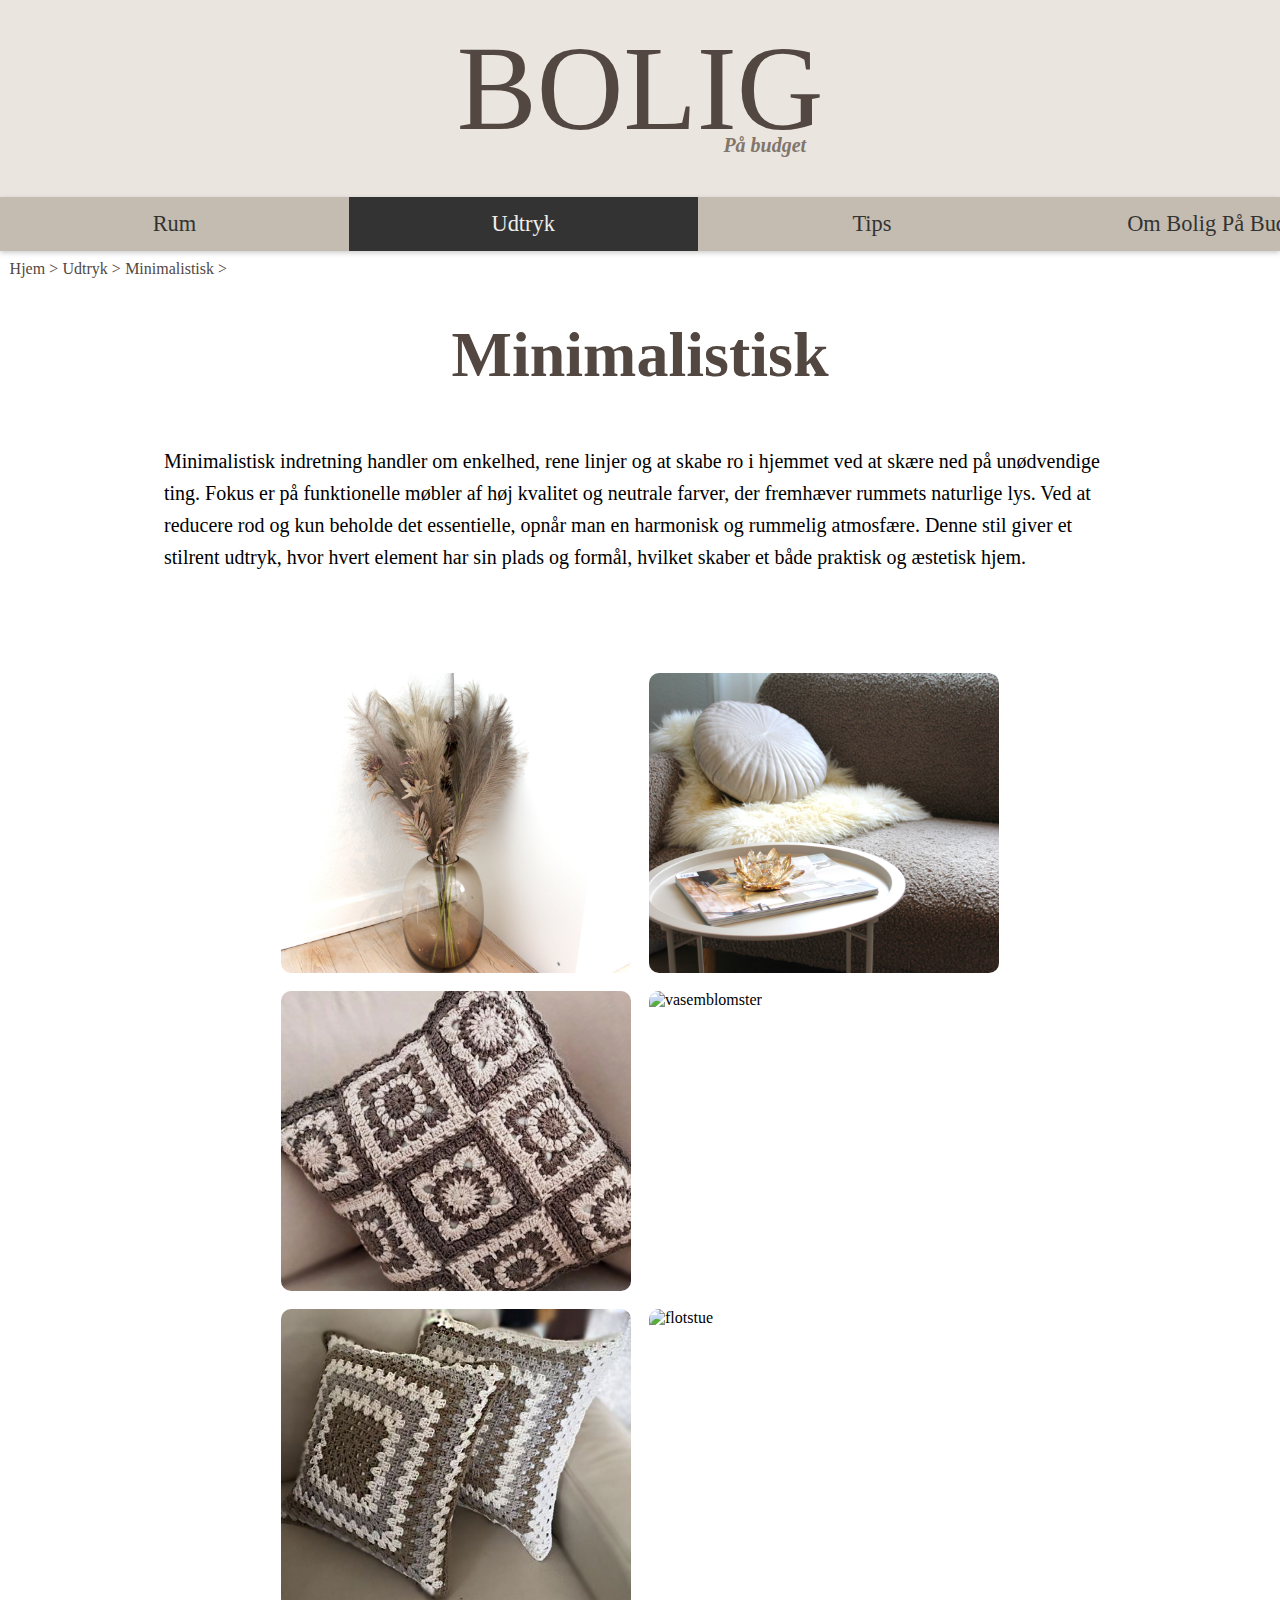
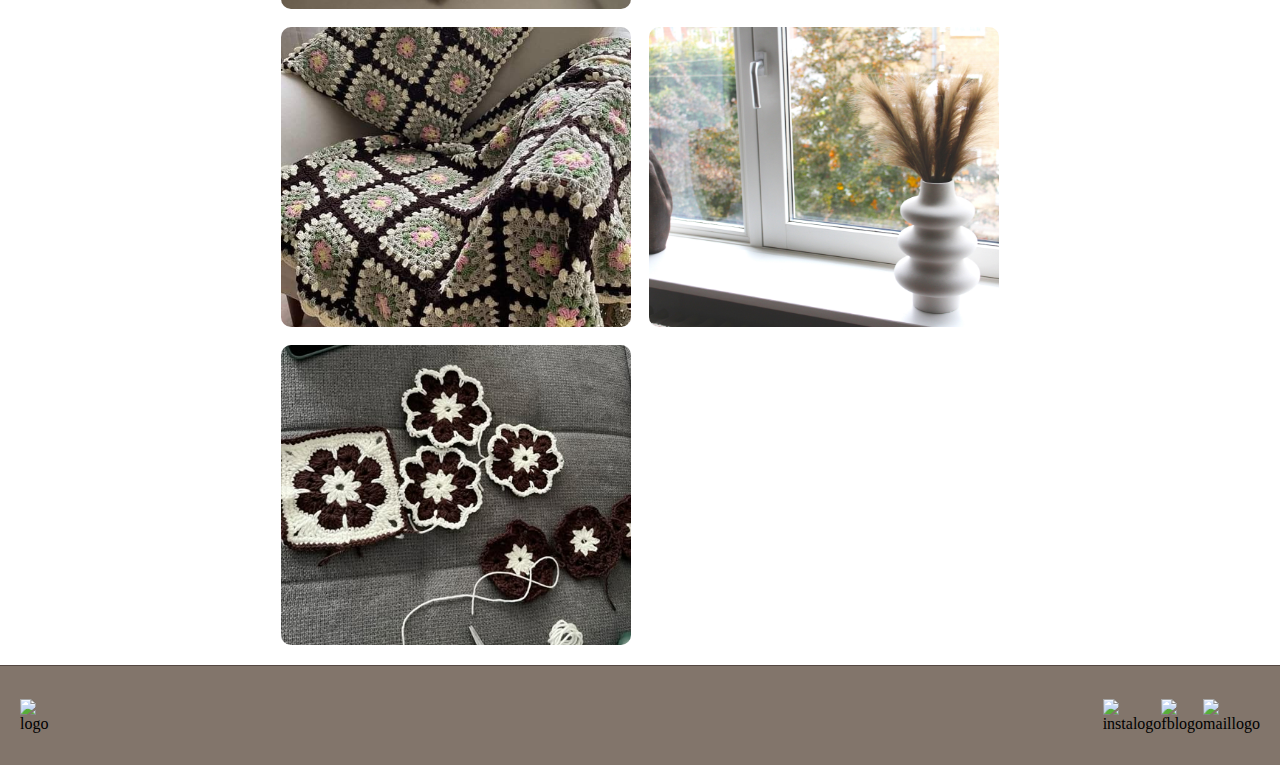
==== minimalistisk.html @ d2ce1a9b "første side optimized" ====
<!DOCTYPE html>
<html lang="da">
<head>
    <meta charset="UTF-8">
    <meta name="viewport" content="width=device-width, initial-scale=1.0">
    <link rel="stylesheet" href="css/minimalistisk.css">

    <meta name="description" content="Bolig På Budget, Få tips og inspiration til flot indretning på budget. Udforsk kreative løsninger, genbrugsideer og gør-det-selv-projekter for at skabe et smukt hjem uden at overskride dit budget.">
    <meta name="keywords" content="billig indretning, flot stue, budgetvenlig, indretning på budget, hjem på budget, boligindretning, kreativ indretning">
       
    <title>Bolig På Budget, minimalstisk</title>
</head>

<body>
    <header class="oeverst">
        <h1><a href="index.html">BOLIG</a></h1>
        <h5 id="paabudget">På budget</h5>
        </header>
    
        <header>
                <input type="checkbox" id="menu-bar">
                <label for="menu-bar">Menu</label>
            
                <nav class="main-nav">
                    <ul>
                        <li><a href="index.html">Rum</a>
                            <ul>
                                <li><a href="#">Et værelses</a></li>
                                <li><a href="stue.html">Stue</a></li>
                                <li><a href="#">Soveværelse</a></li>
                                <li><a href="#">Spisestue</a></li>
                            </ul>
                        </li>
            
                        <li><a href="index.html" id="Udtryk">Udtryk</a>
                            <ul>
                                <li><a href="minimalistisk.html">Minimalistisk</a></li>
                                <li><a href="#">Funktionelt</a></li>
                                <li><a href="#">Personligt</a></li>
                                <li><a href="#">Hyggeligt og hjemmeligt</a></li>
                            </ul>
                        </li>
            
                        <li><a href="index.html">Tips</a>
                            <ul>
                                <li><a href="#">Genbrug</a></li>
                                <li><a href="#">Facebook Marketplace</a></li>
                                <li><a href="#">Diy</a>
                                    <ul>
                                        <li><a href="haeklede-puder.html">Hæklet pyntepudebetræk</a></li>
                                        <li><a href="#">Udfyld dine tomme vægge med hjemmelavet kunst</a></li>
                                    </ul>
                                </li>
                            </ul>
                        </li>
            
                        <li><a href="index.html">Om Bolig På Budget</a>
                            <ul>
                                <li><a href="#">Kontakt</a></li>
                                <li><a href="#">Bliv frivillig</a></li>
                                <li><a href="#">Vores arbejde</a></li>
                                <li><a href="#">Inspiration</a></li>
                            </ul>
                        </li>
                    </ul>
                </nav>
    </header>

<main>
        <ul class="nav-1">
            <li><a href="index.html">Hjem > </a></li>
            <li><a href="index.html">Udtryk > </a></li>
            <li><a href="#">Minimalistisk > </a></li>
        </ul>

        <section class="minimalistisk">
            <h2 id="minimalistisk-overskrift">Minimalistisk</h2>
                <p id="velkommentekst">Minimalistisk indretning handler om enkelhed, rene linjer og at skabe ro i hjemmet ved at skære ned på unødvendige ting. Fokus er på funktionelle møbler af høj kvalitet og neutrale farver, der fremhæver rummets naturlige lys. Ved at reducere rod og kun beholde det essentielle, opnår man en harmonisk og rummelig atmosfære.
                Denne stil giver et stilrent udtryk, hvor hvert element har sin plads og formål, hvilket skaber et både praktisk og æstetisk hjem.</p>
        </section>
        
        <!--Her ses min collage-->
    <section class="gallery">
        
        <img src="img/blomsterbillede.jpg" alt="blomster-billede">
        <img src="img/forside-artikel-1.jpg" alt="sofaogpude">
        <img src="img/haekletpude.jpg" alt="haekletpude">
        <img src="img/vasesloer-kopi.jpg" alt="vasemblomster">
        <img src="img/haeklede-puder.jpg" alt="haekletpude2">
        <img src="img/baggrund-kopi.png" alt="flotstue">
        <img src="img/pudeogtaeppe.jpeg" alt="pudeogtaeppe">
        <img src="img/minimalistisk-stue.jpg" alt="tovaser">
        <img src="img/trinfortrin.jpeg" alt="trinfortrin-haekling">
    </section>

</main>
    <footer>
        <img src="img/logo-kopi.png" alt="logo" class="logo">
        <img src="img/instalogo.png" alt="instalogo" class="instalogo">
        <img src="img/fblogo.png" alt="fblogo" class="fblogo">
        <img src="img/maillogo.png" alt="maillogo" class="maillogo">
    </footer>
</body>
</html>
---- css/minimalistisk.css ----
* {
    margin: 0;
    padding: 0;
    box-sizing: border-box;
}

/*Her ses redigeringen af header før navigationsbarren*/
html, body {
    height: 100%;
}

:root {
    --overskrift: #534741;
    --hover: #333;
    --footer: #82756B;
    --baggrund: #eae5df;
}


h1 a {
    font-size: 7.5rem;
    font-family: serif;
    color: var(--overskrift);
    text-align: center;
    font-weight: 100;
    text-decoration: none
}

h1 {
    font-size: 7.5rem;
    font-family: serif;
    color: var(--overskrift);
    text-align: center;
    font-weight: 100;
}

.oeverst {
    background-color: var(--baggrund);
    padding: 1.25rem;

}

h5 {
    font-size: 1.25rem;
    color: var(--footer);
   text-align: center;
   font-style: italic;
    margin-top: -1.5rem;
    position: relative;
    left: 7.8rem;
    margin-bottom: 1.25rem;
}

/*Her ses redigeringen i css af navigationsbarren*/

label {
    font-size: 0.9rem;
}

header {
    position: relative;
}

header .main-nav {
    background-color: rgba(171, 159, 143, 0.7); 
    width: 100%; 
    box-shadow: 0 2px 5px rgba(0, 0, 0, 0.2); 
}

header .main-nav ul {
    list-style: none;
    padding: 0; 
    margin: 0; 
    display: flex; 
    justify-content: space-around; 
}

header .main-nav ul li {
    position: relative; 
}


header .main-nav ul li a {
    text-decoration: none;
    font-size: 1.4rem;
    color: var(--hover);
    display: block;
    padding: 10px 20px; 
    line-height: 1.5; 
    width: 21.8rem;
    text-align: center;
    background: transparent;
    
}

header .main-nav ul li a:hover { 
    background: var(--hover);
    color: #eee;
}

header .main-nav ul li ul {
    position:absolute;
    top: 100%;
    left: 0;
    width: 21.8rem;
    background: rgba(250, 245, 239, 0.5);
    display: none; 
    z-index: 1000;
    padding: 0;
    margin: 0;
}

header .main-nav ul li ul li {
    margin: 0;       
    padding: 0;
    width: 100%;
    border-top: 1px solid rgba(0,0,0,0.1);
    height: auto;

}


header .main-nav ul li ul li ul li:hover {
    background: var(--hover);
    color: #eee;
    z-index: 10;
}


header .main-nav ul li ul li ul li {
    background:rgba(250, 245, 239);;
    color: var(--hover);
    z-index: 10;
}

header .main-nav ul li:focus-within > ul, 
header .main-nav ul li:hover > ul {
display: block;
}

#menu-bar {
    display: none; 
}

header label {
    font-size: 1.25rem;
    color: var(--hover);
    cursor: pointer;
    display: none;
}


@media(max-width:991px){

    header {
            padding: 1.25rem;
        }
        
    header label {
        display: block;
    }
    
    header .main-nav {
        position: absolute;
        top: 100%;
        left: 0;
        right: 0;
        background: #fff;
        border-top: 1px solid rgba(0,0,0,0.1);
        display: none;
    }
    
    header .main-nav ul {
        flex-direction: column; 
    }

    header .main-nav ul li {
        width: 100%;
    }
    
    header .main-nav ul li ul {
        position: relative;  
        width: 100%;       
        left: 0;           
        top: 0;              
        display: none;  
    }
    
    header .main-nav ul li ul li a {
        background: #eee ;
        display: block;       
        padding: 10px 20px;
        line-height: 1.5;   
        background: none;
       
    }

    header .main-nav ul li:focus-within > ul,
    header .main-nav ul li:hover > ul {
        display: block;

    }
    
    header .main-nav ul li ul li ul {
        left: 0;            
        top: 0;
    }
    
    #menu-bar:checked~ .main-nav {
        display: block;
    }
    
    }


.nav-1 {
    list-style: none;
    padding: 0;
    margin: 0.6rem;
   
}

.nav-1 li {
    display: inline-block;
    margin-right: 0.3px;
}

.nav-1 li a {
text-decoration: none;
color: var(--overskrift);
}
    #Udtryk {
        background: var(--hover);
        color: #eee;
    }


      
   /*Nedenfor ses css redigeringen af billederne*/   
.gallery {
    display: flex;
    flex-direction: row;
    flex-wrap: wrap;
    justify-content: center;
    align-items: center;
    gap: 18px;
    max-width: 1200px;
    margin: 0 auto;
    padding: 20px 10px;
    margin-top: 5rem;
    margin-left: 10rem;
    margin-right: 10rem;

    }
      
 .gallery img {
    width: 100%;
    max-width: 350px;
    height: 300px;
    object-fit: cover;
    border-radius: 10px;
      }
      
    .gallery::after {
    content: "";
    width: 350px;
      }


    .minimalistisk {
    background-color: #fff;
    }
    
    /*Her ses css redigering af teksten øverst på siden*/
    #minimalistisk-overskrift {
        font-size: 4rem;
        text-align: center;
        color: var(--overskrift);
        margin-top: 2.5rem;
    }
    
    #velkommentekst {
        font-size: 1.25rem;
        text-align: left;
        margin-left: 10.25rem;
        margin-right: 10.25rem;
        margin-top: 3.3rem;
        line-height: 2rem;
    }
    
    /*Her ses min css redigering af footeren*/
footer {
    background-color: var(--footer);
    border-top: 1.5px solid var(--overskrift); 
    display: flex;           
    justify-content: space-between; 
    align-items: center;     
    padding: 0 20px;           
    height: 6.25rem; 
}

.logo {
    width: 6.25rem; 
    height: auto;
}

.instalogo {
    width: 5rem;  
    height: auto;
    margin: 0 auto; 
    margin-left: 65.6rem;
}

.fblogo {
    width: 5.9rem; 
    height: auto;
    margin: 0; 
    
}

.maillogo {
    width: 5.9rem;
    height: auto;
}
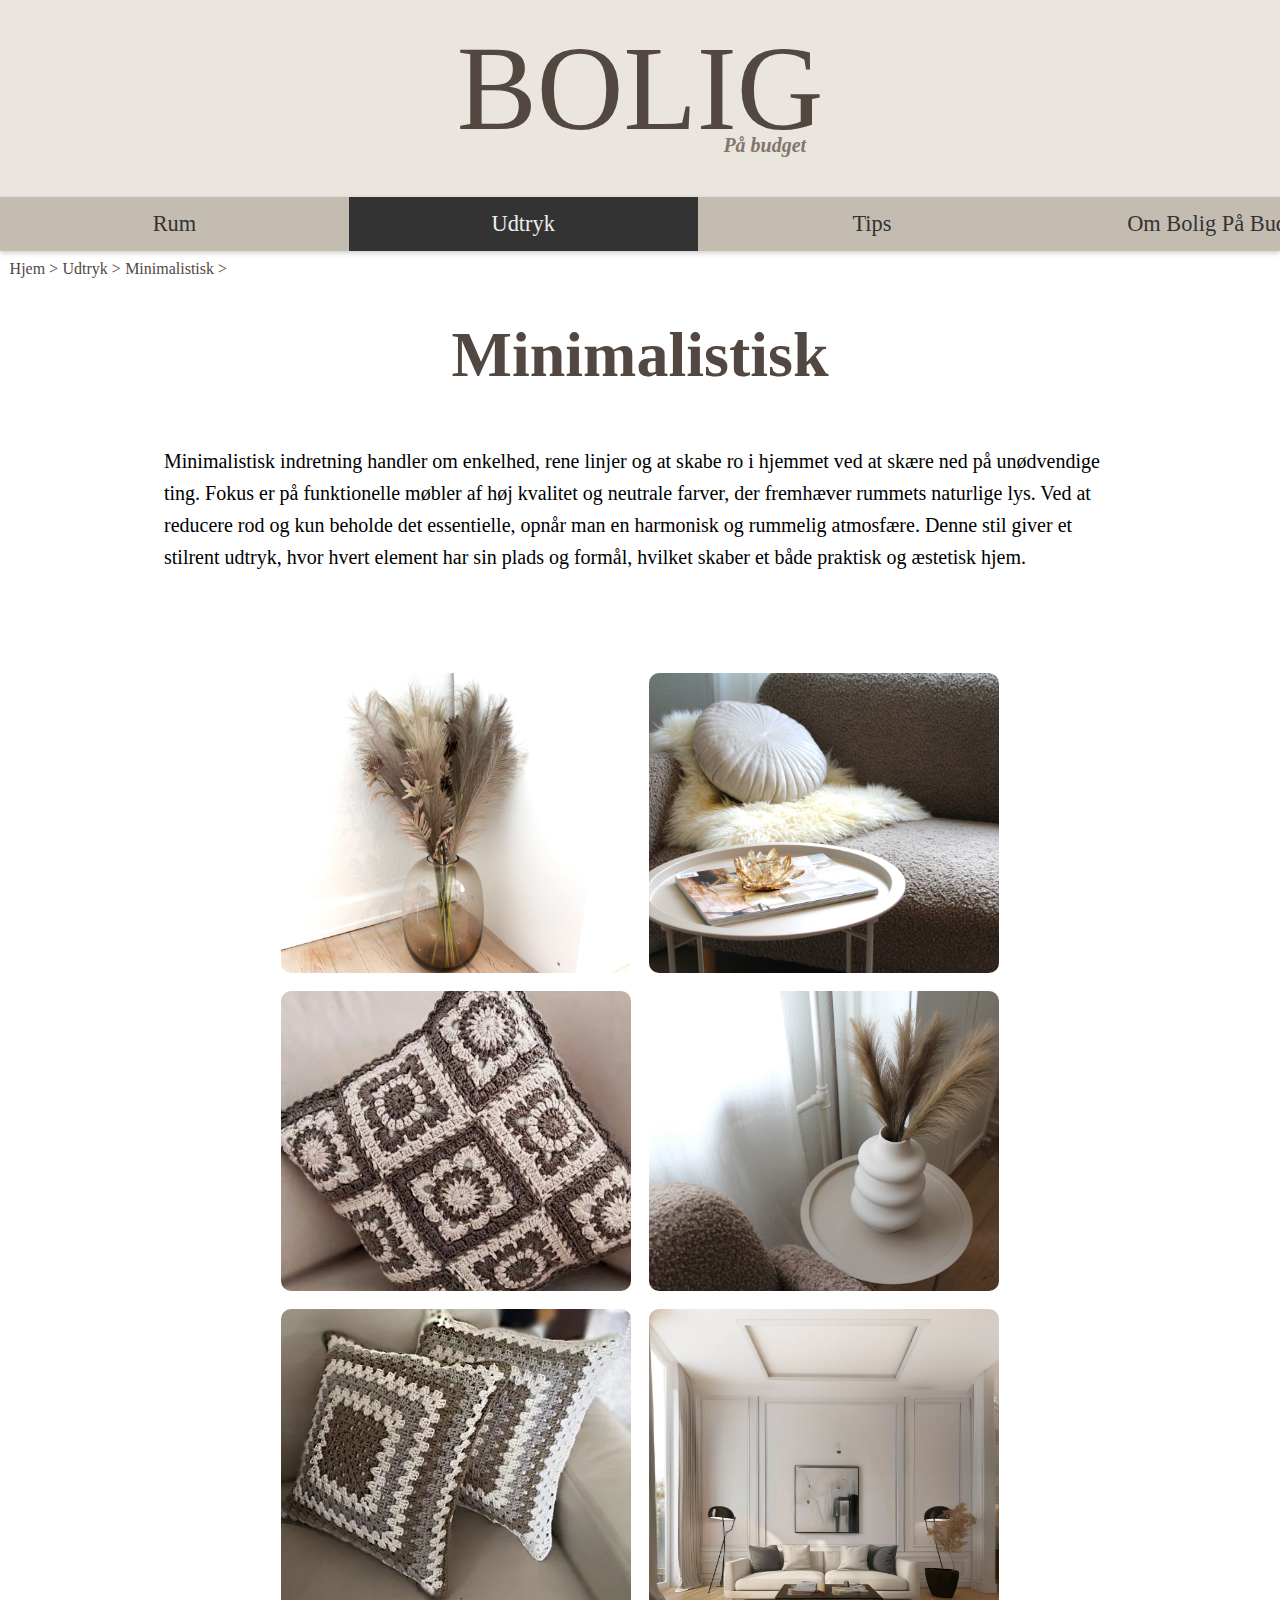
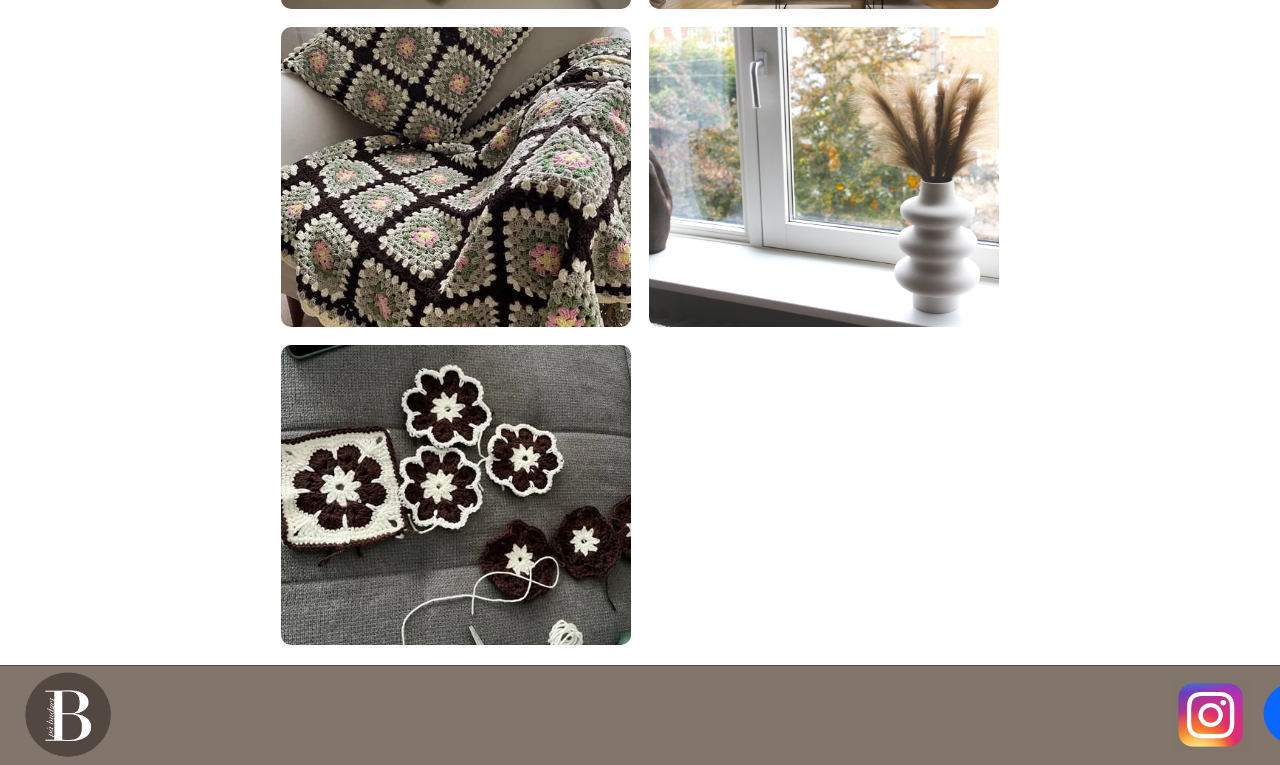
==== commit cb06b723: "synes det driller men har prøvet med lazy loading" ====
--- a/minimalistisk.html
+++ b/minimalistisk.html
@@ -82,23 +82,23 @@
         <!--Her ses min collage-->
     <section class="gallery">
         
-        <img src="img/blomsterbillede.jpg" alt="blomster-billede">
-        <img src="img/forside-artikel-1.jpg" alt="sofaogpude">
-        <img src="img/haekletpude.jpg" alt="haekletpude">
-        <img src="img/vasesloer-kopi.jpg" alt="vasemblomster">
-        <img src="img/haeklede-puder.jpg" alt="haekletpude2">
-        <img src="img/baggrund-kopi.png" alt="flotstue">
-        <img src="img/pudeogtaeppe.jpeg" alt="pudeogtaeppe">
-        <img src="img/minimalistisk-stue.jpg" alt="tovaser">
-        <img src="img/trinfortrin.jpeg" alt="trinfortrin-haekling">
+        <img src="img/blomsterbillede.webp" alt="Farverige blomster" loading="lazy">
+        <img src="img/forside-artikel-1.webp" alt="Indretning af sofa" loading="lazy">
+        <img src="img/haekletpude.webp" alt="Hækel en pude" loading="lazy">
+        <img src="img/vasesloer-kopi.webp" alt="Fin vase med blomster" loading="lazy">
+        <img src="img/haeklede-puder.webp" alt="Opskrift til at hækle en pude" loading="lazy">
+        <img src="img/baggrund-kopi.webp" alt="Moderne stue" loading="lazy">
+        <img src="img/pudeogtaeppe.webp" alt="Et hæklet tæppe og pude der passer sammen" loading="lazy">
+        <img src="img/minimalistisk-stue.webp" alt="Pynteting til vindueskarmen" loading="lazy">
+        <img src="img/trinfortrin.webp" alt="Hvordan processen til hækling ser ud" loading="lazy">
     </section>
 
 </main>
     <footer>
-        <img src="img/logo-kopi.png" alt="logo" class="logo">
-        <img src="img/instalogo.png" alt="instalogo" class="instalogo">
-        <img src="img/fblogo.png" alt="fblogo" class="fblogo">
-        <img src="img/maillogo.png" alt="maillogo" class="maillogo">
+        <img src="img/logo-kopi.webp" alt="Logo til bolig på budget" class="logo">
+        <img src="img/instalogo.webp" alt="Logo til vores instagram" class="instalogo">
+        <img src="img/fblogo.webp" alt="Logo til vores Facebook" class="fblogo">
+        <img src="img/maillogo.webp" alt="Logo til vores mail" class="maillogo">
     </footer>
 </body>
 </html>